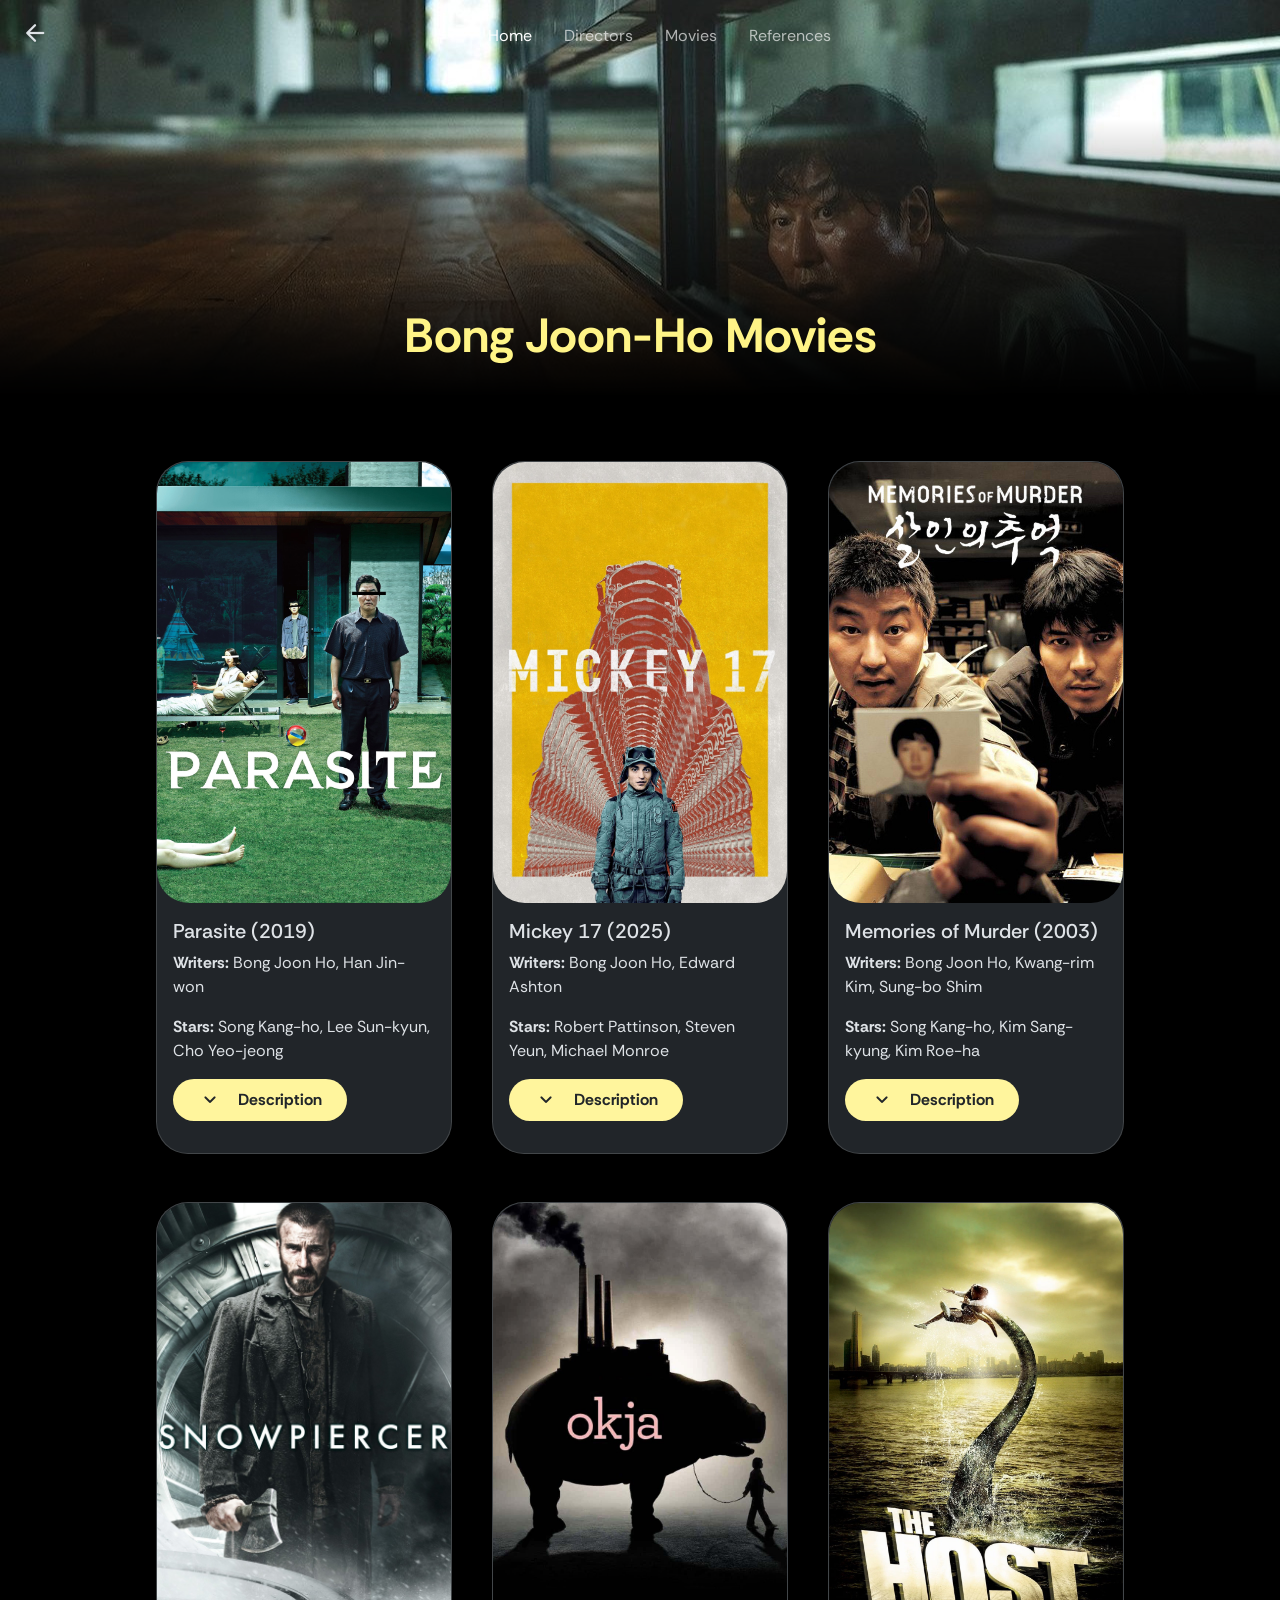
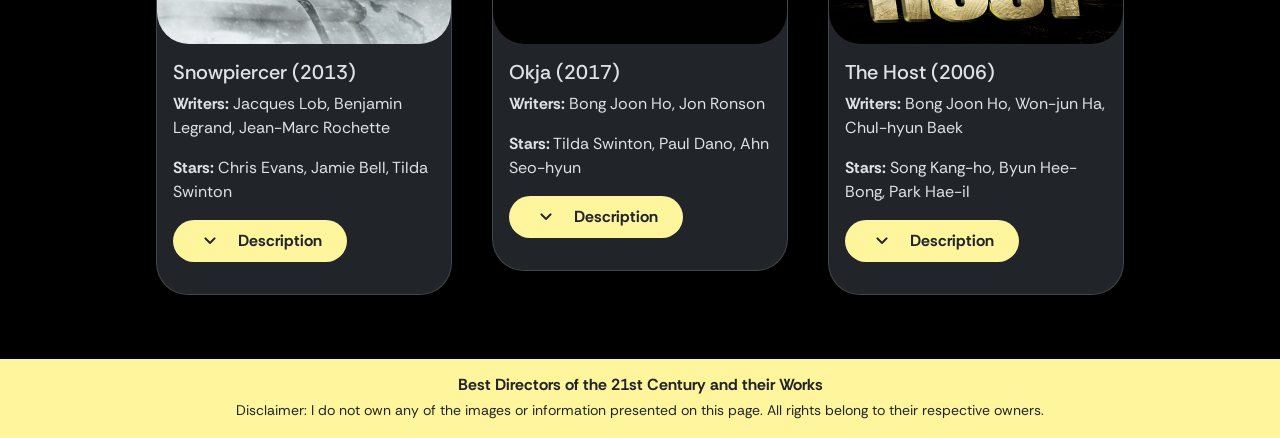
==== bong.html @ f5ade137 "create each directors' page" ====
<!DOCTYPE html>
<html lang="en">

<head>
    <meta charset="UTF-8">
    <meta name="viewport" content="width=device-width, initial-scale=1.0">
    <title>Bong Joon-Ho Movies</title>
    <link href="https://cdn.jsdelivr.net/npm/bootstrap@5.3.8/dist/css/bootstrap.min.css" rel="stylesheet"
        integrity="sha384-sRIl4kxILFvY47J16cr9ZwB07vP4J8+LH7qKQnuqkuIAvNWLzeN8tE5YBujZqJLB" crossorigin="anonymous">
    <link rel="preconnect" href="https://fonts.googleapis.com">
    <link rel="preconnect" href="https://fonts.gstatic.com" crossorigin>
    <link
        href="https://fonts.googleapis.com/css2?family=Rethink+Sans:wght@100;200;300;400;500;600;700;800;900&display=swap"
        rel="stylesheet">
    <link rel="stylesheet"
        href="https://fonts.googleapis.com/css2?family=Material+Symbols+Rounded:opsz,wght,FILL,GRAD@20..48,100..700,0..1,-50..200" />
    <link rel="stylesheet" href="assets/styles/style.css">
</head>

<body data-bs-theme="dark">
    <div class="container-fluid p-0">
        <nav class="navbar navbar-expand-lg bg-blurred bg-opacity-75 fixed-top py-3">
            <div class="container-fluid">
                <button id="goBackBtn" class="btn p-0 ms-2">
                    <span class="material-symbols-rounded" style="font-size: 28px;">
                        arrow_back
                    </span>
                </button>
                <button class="navbar-toggler ms-auto py-1" type="button" data-bs-toggle="collapse"
                    data-bs-target="#navbarNavAltMarkup" aria-controls="navbarNavAltMarkup" aria-expanded="false"
                    aria-label="Toggle navigation">
                    <span class="navbar-toggler-icon"></span>
                </button>
                <div class="collapse navbar-collapse ms-auto" id="navbarNavAltMarkup">
                    <div class="navbar-nav ms-auto text-end justify-content-center gap-3 w-100">
                        <a class="nav-link active" aria-current="page" href="#">Home</a>
                        <a class="nav-link " href="#">Directors</a>
                        <a class="nav-link " href="#">Movies</a>
                        <a class="nav-link " href="#">References</a>
                    </div>
                </div>
            </div>
        </nav>
    </div>
    <div class="container-fluid p-0 position-relative">
        <div class="row m-0">
            <div class="col p-0">
                <img class="img-fluid w-100 d-none d-md-block" src="assets/images/bongfull.jpg" alt="Hero"
                    style="object-fit:cover; mask-image: linear-gradient(180deg, black 30%, transparent 100%);">
                <img class="img-fluid w-100 d-block d-md-none" src="assets/images/bongsmall.jpg" alt="Hathaway"
                    style="object-fit:cover; mask-image: linear-gradient(180deg, black 30%, transparent 100%);">
                <div class="position-absolute bottom-0 start-50 translate-middle-x w-100 pb-4">
                    <h1 class="text-center display-5 display-lg-2 fw-bold" style="color:#FFF487;">
                        Bong Joon-Ho Movies
                    </h1>
                </div>

            </div>
        </div>
    </div>

    <div class="container-fluid mb-5 my-sm-5">
        <div class="row justify-content-center gap-3" id="content"></div>
    </div>

    <!-- footer -->
    <div class="container-fluid mt-auto py-3 text-dark" style="background-color: #fff59d;">
        <div class="container">
            <div class="row">
                <div class="col text-center">
                    <h6 class="fw-bold mb-1">Best Directors of the 21st Century and their Works</h6>
                    <small>
                        Disclaimer: I do not own any of the images or information presented on this page. All rights
                        belong to their respective owners.

                    </small>
                </div>
            </div>
        </div>
    </div>

    <script src="data.js"></script>
    <script>
        var content = document.getElementById("content");

        for (var i = 0; i < bongMovies.length; i++) {
            let collapseId = `desc${i}`;
            let iconId = `icon${i}`;

            content.innerHTML += `
    <div class="col-10 col-md-4 col-xl-3">
        <div class="card shadow my-3 rounded-5">
            <img src="${bongMovies[i].image}" class="card-img-top rounded-5">
            <div class="card-body">
                <h5 class="card-title">${bongMovies[i].name}</h5>
                <p class="card-text"><strong>Writers:</strong> ${bongMovies[i].writer}</p>
                <p class="card-text"><strong>Stars:</strong> ${bongMovies[i].stars}</p>

                <button class="btn px-4 py-2 text-dark d-inline-flex align-items-center gap-2 rounded-5 mb-3"
                    style="background-color: #FFF59D; color: #000; width: auto;"
                    type="button" data-bs-toggle="collapse" data-bs-target="#${collapseId}"
                    aria-expanded="false" aria-controls="${collapseId}">
                    <span class="material-symbols-rounded me-2" id="${iconId}">expand_more</span>
                    <span class="fw-bold">Description</span>
                </button>

                <p class="card-text collapse" id="${collapseId}">
                    ${bongMovies[i].description}
                </p>
            </div>
        </div>
    </div>
    `;
        }

        document.addEventListener("click", function (e) {
            if (e.target.closest("[data-bs-toggle='collapse']")) {
                let btn = e.target.closest("[data-bs-toggle='collapse']");
                let icon = btn.querySelector(".material-symbols-rounded");
                let target = document.querySelector(btn.getAttribute("data-bs-target"));
                setTimeout(() => {
                    icon.textContent = target.classList.contains("show") ? "expand_less" : "expand_more";
                }, 100);
            }
        });

        document.getElementById("goBackBtn").addEventListener("click", function () {
            window.history.back();
        });
    </script>


    <script src="https://cdn.jsdelivr.net/npm/bootstrap@5.3.8/dist/js/bootstrap.bundle.min.js"
        integrity="sha384-FKyoEForCGlyvwx9Hj09JcYn3nv7wiPVlz7YYwJrWVcXK/BmnVDxM+D2scQbITxI"
        crossorigin="anonymous"></script>
</body>

</html>
---- assets/styles/style.css ----
body {
        font-family: 'Rethink Sans', sans-serif;
    }

    body[data-bs-theme="dark"] {
        background-color: #000000 !important;
    }
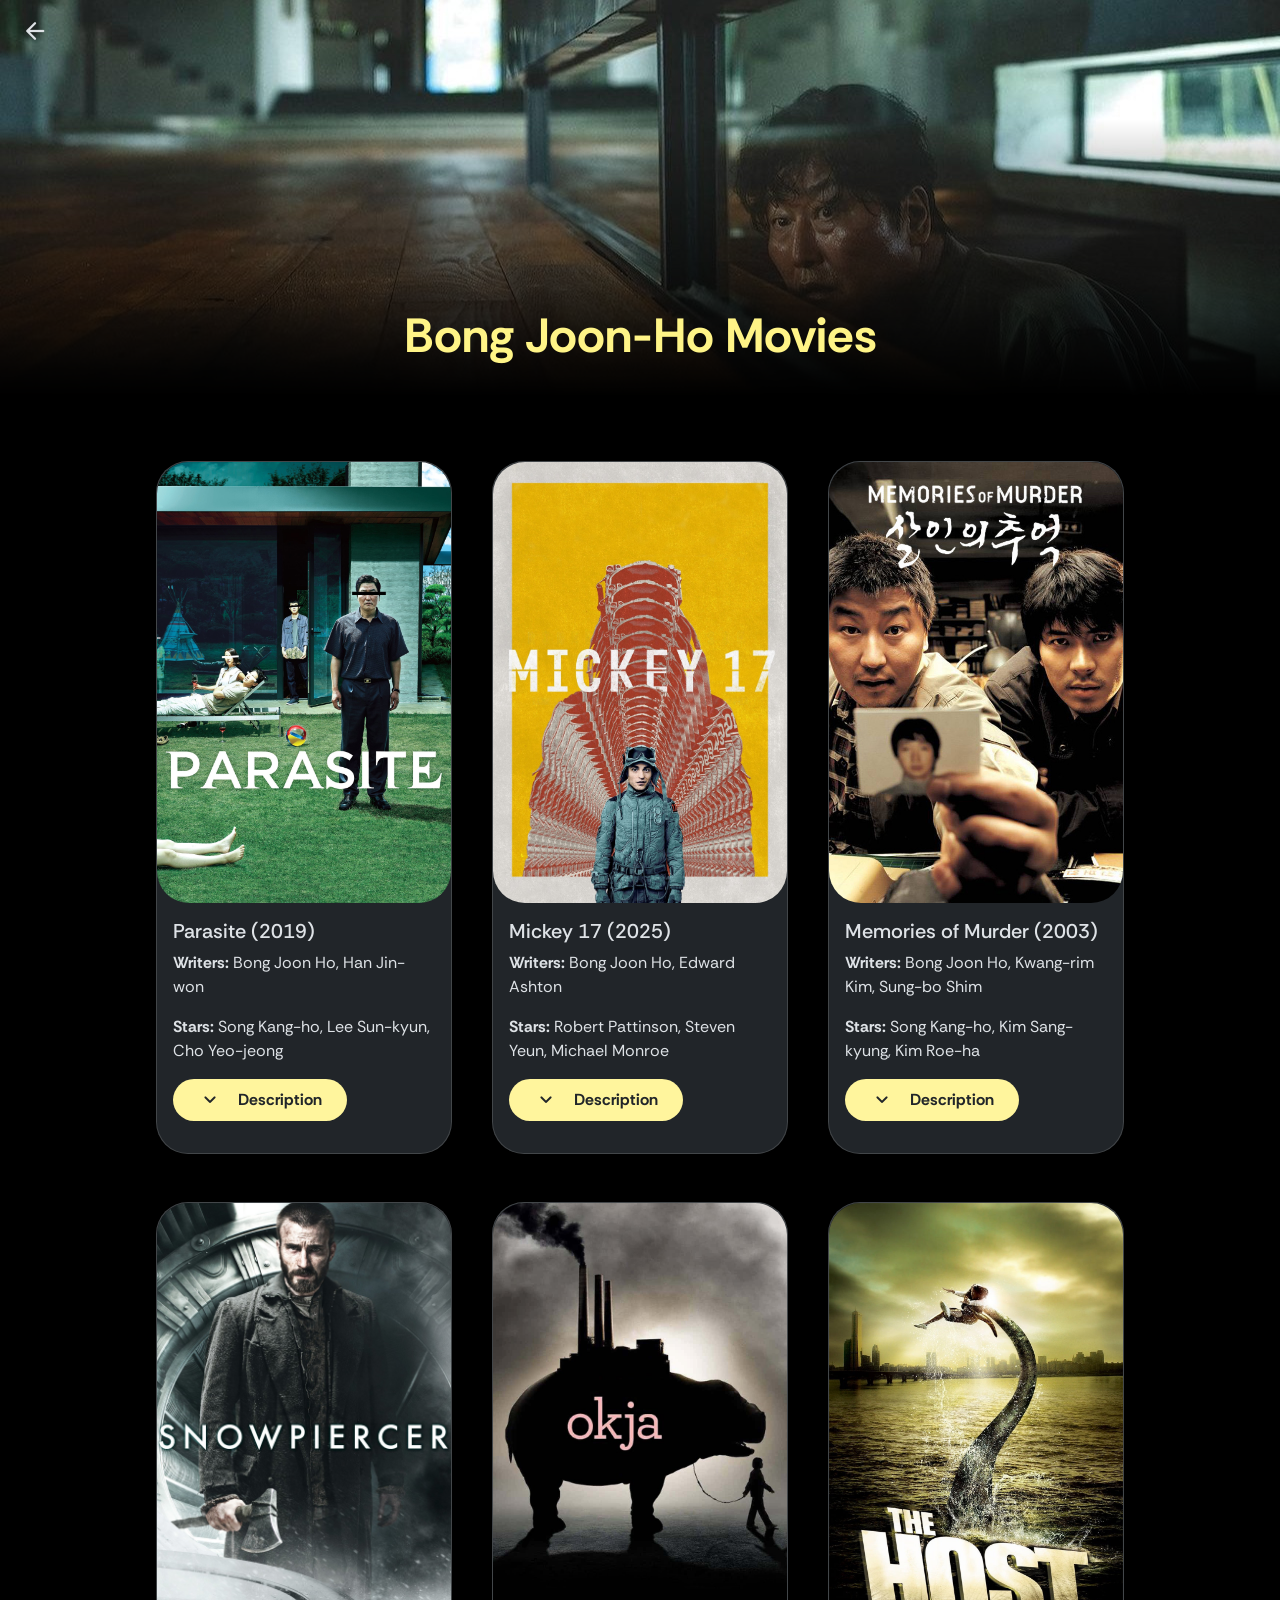
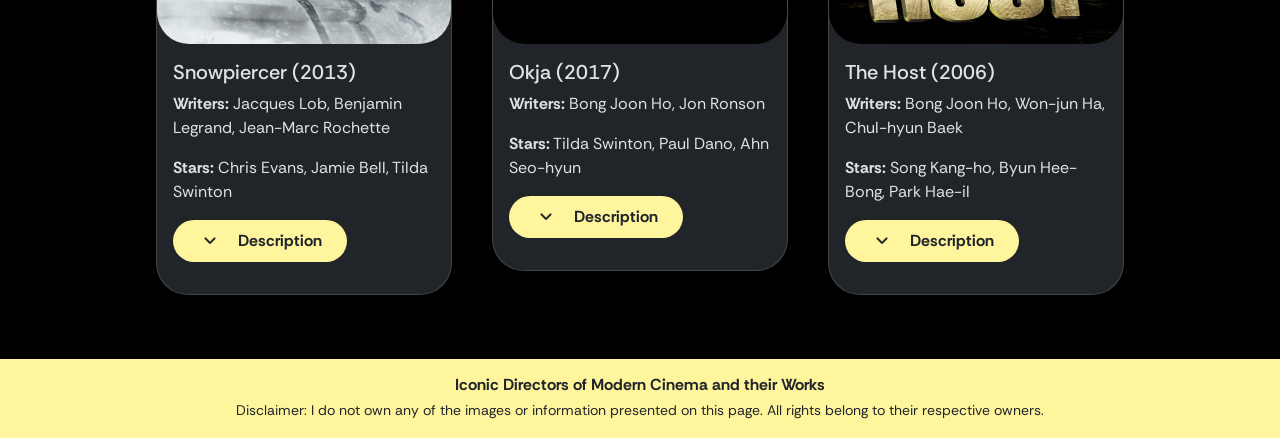
==== commit 1d066eda: "removed navbars added a back button" ====
--- a/bong.html
+++ b/bong.html
@@ -18,7 +18,7 @@
 </head>
 
 <body data-bs-theme="dark">
-    <div class="container-fluid p-0">
+  <div class="container-fluid p-0">
         <nav class="navbar navbar-expand-lg bg-blurred bg-opacity-75 fixed-top py-3">
             <div class="container-fluid">
                 <button id="goBackBtn" class="btn p-0 ms-2">
@@ -26,19 +26,6 @@
                         arrow_back
                     </span>
                 </button>
-                <button class="navbar-toggler ms-auto py-1" type="button" data-bs-toggle="collapse"
-                    data-bs-target="#navbarNavAltMarkup" aria-controls="navbarNavAltMarkup" aria-expanded="false"
-                    aria-label="Toggle navigation">
-                    <span class="navbar-toggler-icon"></span>
-                </button>
-                <div class="collapse navbar-collapse ms-auto" id="navbarNavAltMarkup">
-                    <div class="navbar-nav ms-auto text-end justify-content-center gap-3 w-100">
-                        <a class="nav-link active" aria-current="page" href="#">Home</a>
-                        <a class="nav-link " href="#">Directors</a>
-                        <a class="nav-link " href="#">Movies</a>
-                        <a class="nav-link " href="#">References</a>
-                    </div>
-                </div>
             </div>
         </nav>
     </div>
@@ -68,7 +55,7 @@
         <div class="container">
             <div class="row">
                 <div class="col text-center">
-                    <h6 class="fw-bold mb-1">Best Directors of the 21st Century and their Works</h6>
+                    <h6 class="fw-bold mb-1">Iconic Directors of Modern Cinema and their Works</h6>
                     <small>
                         Disclaimer: I do not own any of the images or information presented on this page. All rights
                         belong to their respective owners.
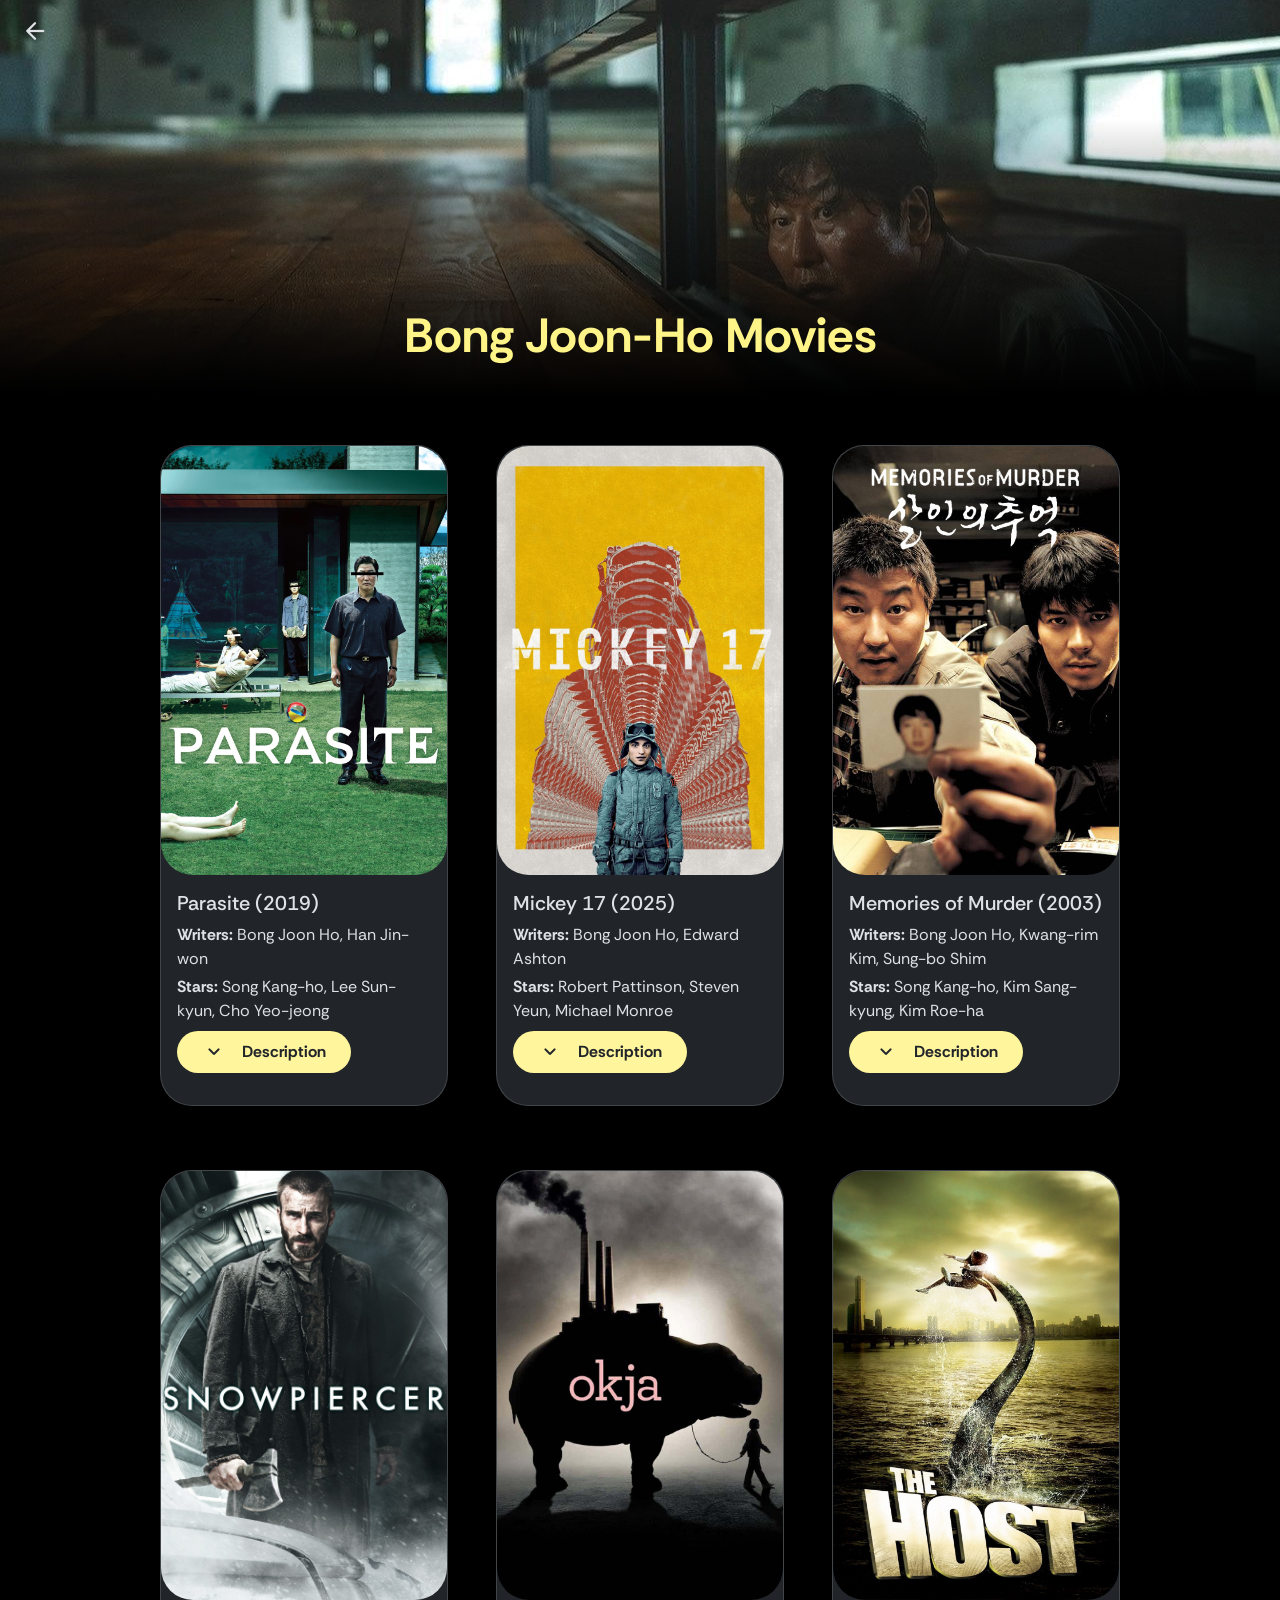
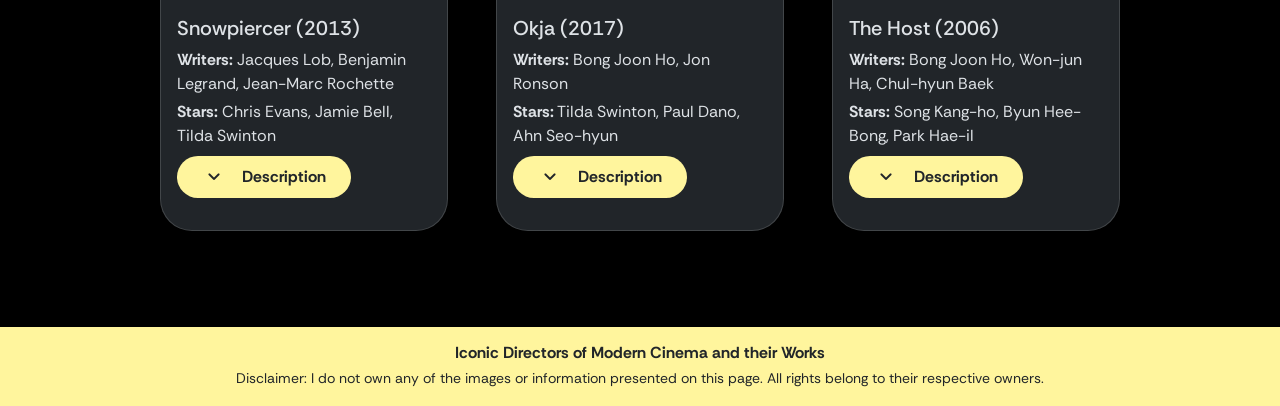
==== commit bd2afb8c: "movie card changes" ====
--- a/bong.html
+++ b/bong.html
@@ -18,7 +18,7 @@
 </head>
 
 <body data-bs-theme="dark">
-  <div class="container-fluid p-0">
+    <div class="container-fluid p-0">
         <nav class="navbar navbar-expand-lg bg-blurred bg-opacity-75 fixed-top py-3">
             <div class="container-fluid">
                 <button id="goBackBtn" class="btn p-0 ms-2">
@@ -75,13 +75,14 @@
             let iconId = `icon${i}`;
 
             content.innerHTML += `
-    <div class="col-10 col-md-4 col-xl-3">
-        <div class="card shadow my-3 rounded-5">
+<div class="col-10 col-md-4 col-xl-3 mb-5">
+    <div class="d-flex justify-content-center">
+        <div class="card shadow rounded-5" style="max-width: 18rem;">
             <img src="${bongMovies[i].image}" class="card-img-top rounded-5">
             <div class="card-body">
                 <h5 class="card-title">${bongMovies[i].name}</h5>
-                <p class="card-text"><strong>Writers:</strong> ${bongMovies[i].writer}</p>
-                <p class="card-text"><strong>Stars:</strong> ${bongMovies[i].stars}</p>
+                <p class="card-text mb-1"><strong>Writers:</strong> ${bongMovies[i].writer}</p>
+                <p class="card-text mb-2"><strong>Stars:</strong> ${bongMovies[i].stars}</p>
 
                 <button class="btn px-4 py-2 text-dark d-inline-flex align-items-center gap-2 rounded-5 mb-3"
                     style="background-color: #FFF59D; color: #000; width: auto;"
